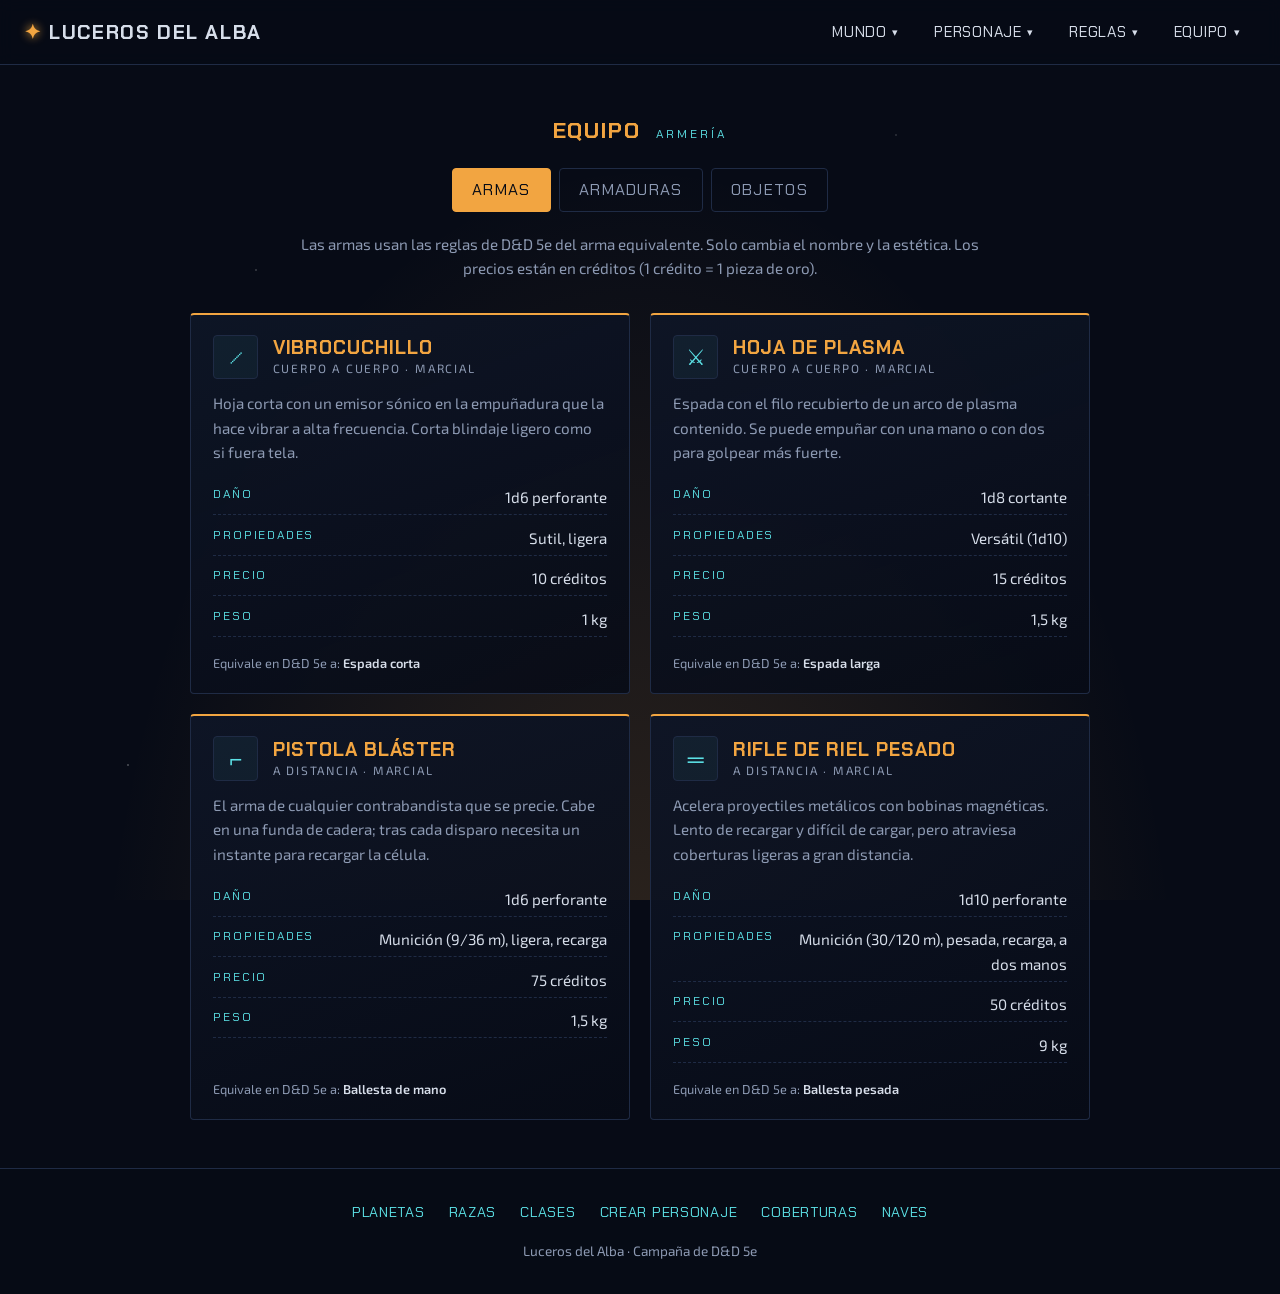
==== equipo/armas.html @ 4a0cb897 "Equipo: 4 armas, 4 armaduras y 4 objetos basados en D&D 5e Co-Authored-By: Claude Opus 5.5 <noreply@" ====
<!DOCTYPE html>
<html lang="es">
<head>
  <meta charset="UTF-8">
  <meta name="viewport" content="width=device-width, initial-scale=1">
  <title>Armas · Luceros del Alba</title>
  <link rel="preconnect" href="https://fonts.googleapis.com">
  <link rel="preconnect" href="https://fonts.gstatic.com" crossorigin>
  <link href="https://fonts.googleapis.com/css2?family=Chakra+Petch:wght@500;700&family=Exo+2:wght@400;600&display=swap" rel="stylesheet">
  <link rel="stylesheet" href="../css/estilo.css">
</head>
<body>
  <div id="cabecera"></div>

  <main class="contenido">
    <header class="titulo-pagina titulo-pagina--compacto">
      <h1>Equipo</h1>
      <span class="portada__etiqueta">Armería</span>
    </header>

    <nav class="pestanas">
      <a href="armas.html" class="activa" aria-current="page">Armas</a>
      <a href="armaduras.html">Armaduras</a>
      <a href="objetos.html">Objetos</a>
    </nav>

    <p class="intro-equipo">Las armas usan las reglas de D&amp;D 5e del arma equivalente. Solo cambia el nombre y la estética. Los precios están en créditos (1 crédito = 1 pieza de oro).</p>

    <!-- Para añadir un objeto, copia un <article class="objeto"> completo -->
    <section class="rejilla-objetos">
      <article class="objeto">
        <div class="objeto__cabecera">
          <span class="objeto__icono">⟋</span>
          <div>
            <h2>Vibrocuchillo</h2>
            <p class="objeto__tipo">Cuerpo a cuerpo · Marcial</p>
          </div>
        </div>
        <p class="objeto__desc">Hoja corta con un emisor sónico en la empuñadura que la hace vibrar a alta frecuencia. Corta blindaje ligero como si fuera tela.</p>
        <dl class="objeto__datos">
          <div><dt>Daño</dt><dd>1d6 perforante</dd></div>
          <div><dt>Propiedades</dt><dd>Sutil, ligera</dd></div>
          <div><dt>Precio</dt><dd>10 créditos</dd></div>
          <div><dt>Peso</dt><dd>1 kg</dd></div>
        </dl>
        <p class="objeto__equivale">Equivale en D&amp;D 5e a: <strong>Espada corta</strong></p>
      </article>
      <article class="objeto">
        <div class="objeto__cabecera">
          <span class="objeto__icono">⚔</span>
          <div>
            <h2>Hoja de plasma</h2>
            <p class="objeto__tipo">Cuerpo a cuerpo · Marcial</p>
          </div>
        </div>
        <p class="objeto__desc">Espada con el filo recubierto de un arco de plasma contenido. Se puede empuñar con una mano o con dos para golpear más fuerte.</p>
        <dl class="objeto__datos">
          <div><dt>Daño</dt><dd>1d8 cortante</dd></div>
          <div><dt>Propiedades</dt><dd>Versátil (1d10)</dd></div>
          <div><dt>Precio</dt><dd>15 créditos</dd></div>
          <div><dt>Peso</dt><dd>1,5 kg</dd></div>
        </dl>
        <p class="objeto__equivale">Equivale en D&amp;D 5e a: <strong>Espada larga</strong></p>
      </article>
      <article class="objeto">
        <div class="objeto__cabecera">
          <span class="objeto__icono">⌐</span>
          <div>
            <h2>Pistola bláster</h2>
            <p class="objeto__tipo">A distancia · Marcial</p>
          </div>
        </div>
        <p class="objeto__desc">El arma de cualquier contrabandista que se precie. Cabe en una funda de cadera; tras cada disparo necesita un instante para recargar la célula.</p>
        <dl class="objeto__datos">
          <div><dt>Daño</dt><dd>1d6 perforante</dd></div>
          <div><dt>Propiedades</dt><dd>Munición (9/36 m), ligera, recarga</dd></div>
          <div><dt>Precio</dt><dd>75 créditos</dd></div>
          <div><dt>Peso</dt><dd>1,5 kg</dd></div>
        </dl>
        <p class="objeto__equivale">Equivale en D&amp;D 5e a: <strong>Ballesta de mano</strong></p>
      </article>
      <article class="objeto">
        <div class="objeto__cabecera">
          <span class="objeto__icono">═</span>
          <div>
            <h2>Rifle de riel pesado</h2>
            <p class="objeto__tipo">A distancia · Marcial</p>
          </div>
        </div>
        <p class="objeto__desc">Acelera proyectiles metálicos con bobinas magnéticas. Lento de recargar y difícil de cargar, pero atraviesa coberturas ligeras a gran distancia.</p>
        <dl class="objeto__datos">
          <div><dt>Daño</dt><dd>1d10 perforante</dd></div>
          <div><dt>Propiedades</dt><dd>Munición (30/120 m), pesada, recarga, a dos manos</dd></div>
          <div><dt>Precio</dt><dd>50 créditos</dd></div>
          <div><dt>Peso</dt><dd>9 kg</dd></div>
        </dl>
        <p class="objeto__equivale">Equivale en D&amp;D 5e a: <strong>Ballesta pesada</strong></p>
      </article>
    </section>
  </main>

  <div id="pie"></div>

  <script src="../js/menu.js"></script>
</body>
</html>
---- css/estilo.css ----
/* =========================================================
   Luceros del Alba — Estilo común de la wiki
   Paleta: noche espacial con luz de amanecer (ámbar) y
   detalles holográficos (cian).
   ========================================================= */

:root {
  --fondo: #070b16;
  --fondo-panel: #0e1526;
  --borde: #1f2b45;
  --texto: #d7deea;
  --texto-suave: #8d9ab3;
  --ambar: #f2a541;
  --ambar-claro: #ffd08a;
  --cian: #5ce1e6;
  --fuente-titulos: "Chakra Petch", sans-serif;
  --fuente-texto: "Exo 2", sans-serif;
  --ancho-max: 1100px;
}

* { box-sizing: border-box; margin: 0; padding: 0; }

body {
  min-height: 100vh;
  display: flex;
  flex-direction: column;
  font-family: var(--fuente-texto);
  color: var(--texto);
  line-height: 1.6;
  background:
    radial-gradient(ellipse at 50% 120%, rgba(242, 165, 65, 0.18), transparent 60%),
    radial-gradient(1px 1px at 20% 30%, #fff8, transparent),
    radial-gradient(1px 1px at 70% 15%, #fff6, transparent),
    radial-gradient(1px 1px at 40% 70%, #fff5, transparent),
    radial-gradient(1px 1px at 85% 55%, #fff7, transparent),
    radial-gradient(1.5px 1.5px at 10% 85%, #fff6, transparent),
    radial-gradient(1px 1px at 60% 45%, #fff4, transparent),
    var(--fondo);
  background-attachment: fixed;
}

a { color: var(--cian); text-decoration: none; }
a:hover { color: var(--ambar-claro); }

/* ---------- Cabecera ---------- */
.cabecera {
  position: sticky;
  top: 0;
  z-index: 10;
  display: flex;
  align-items: center;
  justify-content: space-between;
  gap: 1rem;
  padding: 0.8rem 1.5rem;
  background: rgba(7, 11, 22, 0.85);
  backdrop-filter: blur(8px);
  border-bottom: 1px solid var(--borde);
}

.logo {
  font-family: var(--fuente-titulos);
  font-weight: 700;
  font-size: 1.25rem;
  letter-spacing: 0.08em;
  text-transform: uppercase;
  color: var(--texto);
}
.logo__estrella { color: var(--ambar); text-shadow: 0 0 10px var(--ambar); }

.menu { display: flex; gap: 0.25rem; list-style: none; }
.menu__item { position: relative; }

.menu__boton {
  display: flex;
  align-items: center;
  gap: 0.35rem;
  padding: 0.5rem 0.9rem;
  background: none;
  border: 1px solid transparent;
  border-radius: 4px;
  color: var(--texto);
  font-family: var(--fuente-titulos);
  font-size: 0.95rem;
  letter-spacing: 0.05em;
  text-transform: uppercase;
  cursor: pointer;
}
.menu__boton:hover,
.menu__item.abierto .menu__boton { border-color: var(--borde); color: var(--ambar); }
.menu__flecha { font-size: 0.7rem; transition: transform 0.2s; }
.menu__item.abierto .menu__flecha { transform: rotate(180deg); }

.desplegable {
  display: none;
  position: absolute;
  top: calc(100% + 0.4rem);
  left: 0;
  min-width: 190px;
  list-style: none;
  padding: 0.4rem;
  background: var(--fondo-panel);
  border: 1px solid var(--borde);
  border-top: 2px solid var(--ambar);
  border-radius: 4px;
  box-shadow: 0 10px 30px rgba(0, 0, 0, 0.5);
}
/* Puente invisible para que el ratón no "caiga" en el hueco */
.desplegable::before {
  content: "";
  position: absolute;
  top: -0.6rem;
  left: 0;
  right: 0;
  height: 0.6rem;
}
.desplegable a {
  display: block;
  padding: 0.5rem 0.75rem;
  border-radius: 3px;
  color: var(--texto);
}
.desplegable a:hover { background: rgba(92, 225, 230, 0.08); color: var(--cian); }

.menu__item.abierto .desplegable { display: block; }

/* En escritorio también se abren al pasar el ratón */
@media (hover: hover) and (min-width: 769px) {
  .menu__item:hover .desplegable { display: block; }
}

.hamburguesa {
  display: none;
  background: none;
  border: 1px solid var(--borde);
  border-radius: 4px;
  padding: 0.3rem 0.7rem;
  color: var(--texto);
  font-size: 1.3rem;
  cursor: pointer;
}

/* ---------- Contenido ---------- */
.contenido {
  flex: 1;
  width: 100%;
  max-width: var(--ancho-max);
  margin: 0 auto;
  padding: 3rem 1.5rem;
}

.portada { text-align: center; max-width: 720px; margin: 2rem auto 4rem; }
.portada__etiqueta {
  font-family: var(--fuente-titulos);
  font-size: 0.85rem;
  letter-spacing: 0.25em;
  text-transform: uppercase;
  color: var(--cian);
}
.portada__titulo {
  margin: 0.5rem 0 1.25rem;
  font-family: var(--fuente-titulos);
  font-size: clamp(2.4rem, 7vw, 4.2rem);
  line-height: 1.1;
  letter-spacing: 0.04em;
  text-transform: uppercase;
  background: linear-gradient(180deg, var(--ambar-claro), var(--ambar));
  -webkit-background-clip: text;
  background-clip: text;
  color: transparent;
  filter: drop-shadow(0 0 18px rgba(242, 165, 65, 0.35));
}
.portada__texto { color: var(--texto-suave); font-size: 1.1rem; }
.portada__botones {
  display: flex;
  flex-wrap: wrap;
  justify-content: center;
  gap: 0.8rem;
  margin-top: 2rem;
}

.boton {
  padding: 0.7rem 1.4rem;
  border: 1px solid var(--cian);
  border-radius: 4px;
  font-family: var(--fuente-titulos);
  letter-spacing: 0.06em;
  text-transform: uppercase;
  color: var(--cian);
}
.boton:hover { background: rgba(92, 225, 230, 0.1); color: var(--cian); }
.boton--primario { background: var(--ambar); border-color: var(--ambar); color: var(--fondo); }
.boton--primario:hover { background: var(--ambar-claro); color: var(--fondo); }

.tarjetas {
  display: grid;
  grid-template-columns: repeat(auto-fit, minmax(220px, 1fr));
  gap: 1.2rem;
}
.tarjeta {
  display: block;
  padding: 1.5rem;
  background: var(--fondo-panel);
  border: 1px solid var(--borde);
  border-radius: 6px;
  color: var(--texto);
  transition: border-color 0.2s, transform 0.2s;
}
.tarjeta:hover { border-color: var(--ambar); transform: translateY(-3px); color: var(--texto); }
.tarjeta__icono { font-size: 1.5rem; color: var(--ambar); }
.tarjeta h2 {
  margin: 0.5rem 0;
  font-family: var(--fuente-titulos);
  font-size: 1.2rem;
  letter-spacing: 0.05em;
  text-transform: uppercase;
}
.tarjeta p { color: var(--texto-suave); font-size: 0.95rem; }

/* ---------- Título de página interior ---------- */
.titulo-pagina { text-align: center; margin-bottom: 3rem; }
.titulo-pagina h1 {
  margin: 0.3rem 0 0.5rem;
  font-family: var(--fuente-titulos);
  font-size: clamp(2rem, 5vw, 3rem);
  letter-spacing: 0.06em;
  text-transform: uppercase;
  color: var(--ambar);
}
.titulo-pagina p:last-child { color: var(--texto-suave); }

/* Variante compacta: una sola línea, para páginas que deben verse enteras */
.titulo-pagina--compacto {
  display: flex;
  align-items: baseline;
  justify-content: center;
  gap: 1rem;
  margin-bottom: 1.25rem;
}
.titulo-pagina--compacto h1 { margin: 0; font-size: 1.4rem; }
.titulo-pagina--compacto .portada__etiqueta { font-size: 0.75rem; }

/* Contenido que ocupa justo la pantalla, centrado en vertical */
.contenido--ajustado {
  display: flex;
  flex-direction: column;
  justify-content: center;
  min-height: calc(100vh - 62px);
  padding-top: 1.25rem;
  padding-bottom: 1.25rem;
}

/* ---------- Planetas ---------- */
.planeta {
  display: grid;
  grid-template-columns: minmax(260px, 1fr) 1.2fr;
  align-items: center;
  gap: 3rem;
  margin-bottom: 5rem;
  scroll-margin-top: 5rem;
}

.planeta__imagen { display: flex; justify-content: center; }
.planeta__imagen img {
  width: 100%;
  max-width: 340px;
  max-height: 50vh;
  animation: flotar 8s ease-in-out infinite;
}
@keyframes flotar {
  0%, 100% { transform: translateY(0); }
  50% { transform: translateY(-10px); }
}

/* ---------- Carrusel ---------- */
.carrusel { position: relative; padding: 0 4.5rem; }
.carrusel .planeta { display: none; margin-bottom: 1rem; }
.carrusel .planeta.activo { display: grid; animation: entrar-der 0.45s ease; }
.carrusel .planeta.activo.desde-izq { animation-name: entrar-izq; }
@keyframes entrar-der { from { opacity: 0; transform: translateX(40px); } to { opacity: 1; transform: none; } }
@keyframes entrar-izq { from { opacity: 0; transform: translateX(-40px); } to { opacity: 1; transform: none; } }

.flecha {
  position: absolute;
  top: 50%;
  z-index: 2;
  width: 3.2rem;
  height: 3.2rem;
  transform: translateY(-50%);
  display: grid;
  place-items: center;
  background: rgba(14, 21, 38, 0.85);
  border: 1px solid var(--borde);
  border-radius: 50%;
  color: var(--ambar);
  font-size: 2rem;
  line-height: 1;
  cursor: pointer;
  transition: border-color 0.2s, box-shadow 0.2s, color 0.2s;
}
.flecha:hover { border-color: var(--ambar); color: var(--ambar-claro); box-shadow: 0 0 18px rgba(242, 165, 65, 0.35); }
.flecha--izq { left: 0; }
.flecha--der { right: 0; }

.carrusel__puntos { display: flex; justify-content: center; gap: 0.6rem; }
.carrusel__punto {
  width: 0.7rem;
  height: 0.7rem;
  padding: 0;
  border: 1px solid var(--texto-suave);
  border-radius: 50%;
  background: none;
  cursor: pointer;
}
.carrusel__punto.activo { background: var(--ambar); border-color: var(--ambar); box-shadow: 0 0 8px var(--ambar); }

/* Interfaz de datos tipo terminal holográfica */
.ficha {
  --color: var(--ambar);
  position: relative;
  padding: 1.25rem 1.5rem;
  background: linear-gradient(160deg, rgba(14, 21, 38, 0.95), rgba(7, 11, 22, 0.9));
  border: 1px solid var(--borde);
  border-left: 3px solid var(--color);
  border-radius: 4px;
  box-shadow: 0 0 40px rgba(0, 0, 0, 0.4);
  overflow: hidden;
}
.ficha--cian { --color: var(--cian); }

/* Líneas de escaneo sutiles */
.ficha::after {
  content: "";
  position: absolute;
  inset: 0;
  pointer-events: none;
  background: repeating-linear-gradient(0deg, rgba(255, 255, 255, 0.015) 0 1px, transparent 1px 3px);
}
/* Esquina recortada decorativa */
.ficha::before {
  content: "";
  position: absolute;
  top: 0;
  right: 0;
  width: 40px;
  height: 40px;
  border-top: 2px solid var(--color);
  border-right: 2px solid var(--color);
  opacity: 0.6;
}

.ficha__cabecera {
  display: flex;
  flex-wrap: wrap;
  align-items: baseline;
  gap: 0.4rem 1rem;
  padding-bottom: 0.6rem;
  margin-bottom: 0.75rem;
  border-bottom: 1px dashed var(--borde);
}
.ficha__codigo {
  font-family: var(--fuente-titulos);
  font-size: 0.8rem;
  letter-spacing: 0.2em;
  color: var(--texto-suave);
}
.ficha__cabecera h2 {
  flex: 1;
  font-family: var(--fuente-titulos);
  font-size: 1.5rem;
  letter-spacing: 0.06em;
  text-transform: uppercase;
  color: var(--color);
}
.ficha__estado { font-size: 0.8rem; color: #7be38f; }

.ficha__descripcion { color: var(--texto-suave); margin-bottom: 1rem; font-size: 0.95rem; }

.ficha__datos {
  display: grid;
  grid-template-columns: repeat(2, 1fr);
  gap: 0.5rem 1rem;
}
.ficha__datos div {
  padding: 0.35rem 0.7rem;
  background: rgba(255, 255, 255, 0.02);
  border: 1px solid var(--borde);
  border-radius: 3px;
}
.ficha__datos dt {
  font-family: var(--fuente-titulos);
  font-size: 0.75rem;
  letter-spacing: 0.15em;
  text-transform: uppercase;
  color: var(--color);
}
.ficha__datos dd { font-size: 1rem; }

.ficha__peligro {
  display: flex;
  align-items: center;
  gap: 1rem;
  margin-top: 1rem;
  font-family: var(--fuente-titulos);
  font-size: 0.8rem;
  letter-spacing: 0.15em;
  text-transform: uppercase;
  color: var(--texto-suave);
}
.barra {
  flex: 1;
  height: 8px;
  background: var(--borde);
  border-radius: 4px;
  overflow: hidden;
}
.barra__relleno {
  height: 100%;
  background: linear-gradient(90deg, #7be38f, var(--ambar), #e5484d);
  background-size: 300px 100%;
}

/* ---------- Equipo ---------- */
.pestanas {
  display: flex;
  justify-content: center;
  gap: 0.5rem;
  margin-bottom: 1.25rem;
}
.pestanas a {
  padding: 0.5rem 1.2rem;
  border: 1px solid var(--borde);
  border-radius: 4px;
  font-family: var(--fuente-titulos);
  letter-spacing: 0.08em;
  text-transform: uppercase;
  color: var(--texto-suave);
}
.pestanas a:hover { color: var(--cian); border-color: var(--cian); }
.pestanas a.activa { color: var(--fondo); background: var(--ambar); border-color: var(--ambar); }

.intro-equipo {
  max-width: 680px;
  margin: 0 auto 2rem;
  text-align: center;
  color: var(--texto-suave);
  font-size: 0.95rem;
}

.rejilla-objetos {
  display: grid;
  grid-template-columns: repeat(2, 1fr);
  gap: 1.25rem;
  max-width: 900px;
  margin: 0 auto;
}

.objeto {
  display: flex;
  flex-direction: column;
  padding: 1.25rem 1.4rem;
  background: linear-gradient(160deg, rgba(14, 21, 38, 0.95), rgba(7, 11, 22, 0.9));
  border: 1px solid var(--borde);
  border-top: 2px solid var(--ambar);
  border-radius: 4px;
  transition: border-color 0.2s, transform 0.2s;
}
.objeto:hover { border-color: var(--ambar); transform: translateY(-2px); }

.objeto__cabecera { display: flex; align-items: center; gap: 0.9rem; margin-bottom: 0.75rem; }
.objeto__icono {
  display: grid;
  place-items: center;
  flex-shrink: 0;
  width: 2.8rem;
  height: 2.8rem;
  border: 1px solid var(--borde);
  border-radius: 4px;
  font-size: 1.4rem;
  color: var(--cian);
  background: rgba(92, 225, 230, 0.05);
}
.objeto h2 {
  font-family: var(--fuente-titulos);
  font-size: 1.2rem;
  letter-spacing: 0.05em;
  text-transform: uppercase;
  color: var(--ambar);
  line-height: 1.2;
}
.objeto__tipo {
  font-size: 0.75rem;
  letter-spacing: 0.15em;
  text-transform: uppercase;
  color: var(--texto-suave);
}
.objeto__desc { color: var(--texto-suave); font-size: 0.95rem; margin-bottom: 1rem; }

.objeto__datos { display: grid; gap: 0.35rem; margin-bottom: 1rem; }
.objeto__datos div {
  display: flex;
  justify-content: space-between;
  gap: 1rem;
  padding: 0.3rem 0;
  border-bottom: 1px dashed var(--borde);
}
.objeto__datos dt {
  flex-shrink: 0;
  font-family: var(--fuente-titulos);
  font-size: 0.75rem;
  letter-spacing: 0.15em;
  text-transform: uppercase;
  color: var(--cian);
}
.objeto__datos dd { text-align: right; font-size: 0.95rem; }

.objeto__equivale {
  margin-top: auto;
  font-size: 0.8rem;
  color: var(--texto-suave);
}
.objeto__equivale strong { color: var(--texto); font-weight: 600; }

/* ---------- Pie ---------- */
.pie {
  padding: 2rem 1.5rem;
  border-top: 1px solid var(--borde);
  background: rgba(7, 11, 22, 0.85);
  text-align: center;
}
.pie__enlaces {
  display: flex;
  flex-wrap: wrap;
  justify-content: center;
  gap: 0.5rem 1.5rem;
  margin-bottom: 1rem;
}
.pie__enlaces a {
  font-family: var(--fuente-titulos);
  font-size: 0.9rem;
  letter-spacing: 0.05em;
  text-transform: uppercase;
}
.pie__texto { color: var(--texto-suave); font-size: 0.85rem; }

/* ---------- Móvil ---------- */
@media (max-width: 768px) {
  .hamburguesa { display: block; }
  .cabecera { flex-wrap: wrap; }
  .cabecera nav { width: 100%; }
  .menu { display: none; flex-direction: column; padding-top: 0.5rem; }
  .menu.visible { display: flex; }
  .menu__boton { width: 100%; justify-content: space-between; }
  .desplegable {
    position: static;
    margin: 0.25rem 0 0.5rem;
    box-shadow: none;
  }
  .contenido { padding: 2rem 1rem; }
  .rejilla-objetos { grid-template-columns: 1fr; }
  .pestanas { gap: 0.35rem; }
  .pestanas a { padding: 0.45rem 0.7rem; font-size: 0.85rem; letter-spacing: 0.04em; }
  .planeta { grid-template-columns: 1fr; gap: 0.75rem; margin-bottom: 3.5rem; }
  .planeta__imagen img { max-width: 150px; }
  .ficha { padding: 1rem; }
  .ficha__descripcion { font-size: 0.9rem; margin-bottom: 0.75rem; }
  .ficha__datos dd { font-size: 0.9rem; }
  .ficha__peligro { margin-top: 0.75rem; }
  .contenido--ajustado { padding-top: 0.75rem; min-height: 0; }
  .titulo-pagina--compacto { margin-bottom: 0.5rem; }
  .ficha__datos { gap: 0.6rem; }
  .carrusel { padding: 0; }
  /* En móvil las flechas quedan a los lados de la imagen del planeta */
  .flecha { top: 75px; width: 2.6rem; height: 2.6rem; font-size: 1.6rem; }
}
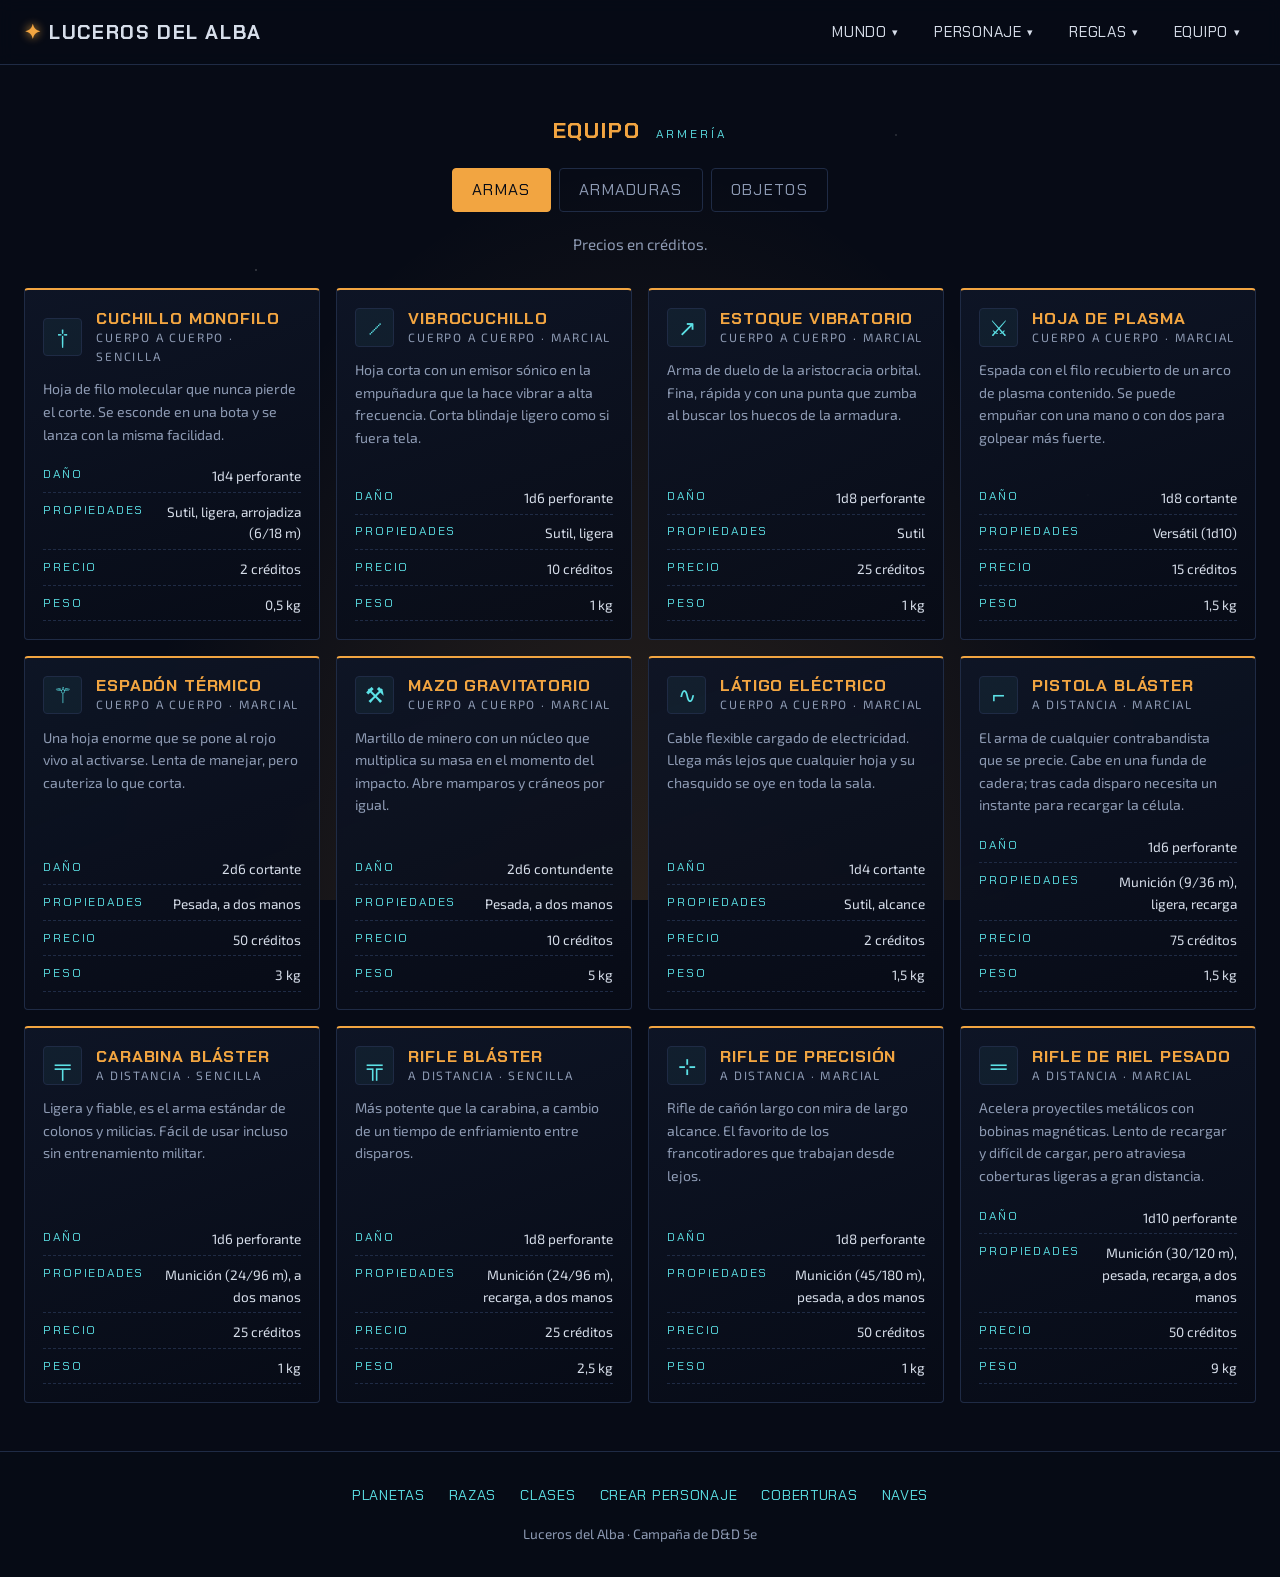
==== commit 1b499501: "Equipo: 12 armas, armaduras y objetos en filas de 4, sin línea de equivalencia Co-Authored-By: Claud" ====
--- a/equipo/armas.html
+++ b/equipo/armas.html
@@ -12,7 +12,7 @@
 <body>
   <div id="cabecera"></div>
 
-  <main class="contenido">
+  <main class="contenido contenido--ancho">
     <header class="titulo-pagina titulo-pagina--compacto">
       <h1>Equipo</h1>
       <span class="portada__etiqueta">Armería</span>
@@ -24,10 +24,26 @@
       <a href="objetos.html">Objetos</a>
     </nav>
 
-    <p class="intro-equipo">Las armas usan las reglas de D&amp;D 5e del arma equivalente. Solo cambia el nombre y la estética. Los precios están en créditos (1 crédito = 1 pieza de oro).</p>
+    <p class="intro-equipo">Precios en créditos.</p>
 
     <!-- Para añadir un objeto, copia un <article class="objeto"> completo -->
     <section class="rejilla-objetos">
+      <article class="objeto">
+        <div class="objeto__cabecera">
+          <span class="objeto__icono">†</span>
+          <div>
+            <h2>Cuchillo monofilo</h2>
+            <p class="objeto__tipo">Cuerpo a cuerpo · Sencilla</p>
+          </div>
+        </div>
+        <p class="objeto__desc">Hoja de filo molecular que nunca pierde el corte. Se esconde en una bota y se lanza con la misma facilidad.</p>
+        <dl class="objeto__datos">
+          <div><dt>Daño</dt><dd>1d4 perforante</dd></div>
+          <div><dt>Propiedades</dt><dd>Sutil, ligera, arrojadiza (6/18 m)</dd></div>
+          <div><dt>Precio</dt><dd>2 créditos</dd></div>
+          <div><dt>Peso</dt><dd>0,5 kg</dd></div>
+        </dl>
+      </article>
       <article class="objeto">
         <div class="objeto__cabecera">
           <span class="objeto__icono">⟋</span>
@@ -43,7 +59,22 @@
           <div><dt>Precio</dt><dd>10 créditos</dd></div>
           <div><dt>Peso</dt><dd>1 kg</dd></div>
         </dl>
-        <p class="objeto__equivale">Equivale en D&amp;D 5e a: <strong>Espada corta</strong></p>
+      </article>
+      <article class="objeto">
+        <div class="objeto__cabecera">
+          <span class="objeto__icono">↗</span>
+          <div>
+            <h2>Estoque vibratorio</h2>
+            <p class="objeto__tipo">Cuerpo a cuerpo · Marcial</p>
+          </div>
+        </div>
+        <p class="objeto__desc">Arma de duelo de la aristocracia orbital. Fina, rápida y con una punta que zumba al buscar los huecos de la armadura.</p>
+        <dl class="objeto__datos">
+          <div><dt>Daño</dt><dd>1d8 perforante</dd></div>
+          <div><dt>Propiedades</dt><dd>Sutil</dd></div>
+          <div><dt>Precio</dt><dd>25 créditos</dd></div>
+          <div><dt>Peso</dt><dd>1 kg</dd></div>
+        </dl>
       </article>
       <article class="objeto">
         <div class="objeto__cabecera">
@@ -60,7 +91,54 @@
           <div><dt>Precio</dt><dd>15 créditos</dd></div>
           <div><dt>Peso</dt><dd>1,5 kg</dd></div>
         </dl>
-        <p class="objeto__equivale">Equivale en D&amp;D 5e a: <strong>Espada larga</strong></p>
+      </article>
+      <article class="objeto">
+        <div class="objeto__cabecera">
+          <span class="objeto__icono">⚚</span>
+          <div>
+            <h2>Espadón térmico</h2>
+            <p class="objeto__tipo">Cuerpo a cuerpo · Marcial</p>
+          </div>
+        </div>
+        <p class="objeto__desc">Una hoja enorme que se pone al rojo vivo al activarse. Lenta de manejar, pero cauteriza lo que corta.</p>
+        <dl class="objeto__datos">
+          <div><dt>Daño</dt><dd>2d6 cortante</dd></div>
+          <div><dt>Propiedades</dt><dd>Pesada, a dos manos</dd></div>
+          <div><dt>Precio</dt><dd>50 créditos</dd></div>
+          <div><dt>Peso</dt><dd>3 kg</dd></div>
+        </dl>
+      </article>
+      <article class="objeto">
+        <div class="objeto__cabecera">
+          <span class="objeto__icono">⚒</span>
+          <div>
+            <h2>Mazo gravitatorio</h2>
+            <p class="objeto__tipo">Cuerpo a cuerpo · Marcial</p>
+          </div>
+        </div>
+        <p class="objeto__desc">Martillo de minero con un núcleo que multiplica su masa en el momento del impacto. Abre mamparos y cráneos por igual.</p>
+        <dl class="objeto__datos">
+          <div><dt>Daño</dt><dd>2d6 contundente</dd></div>
+          <div><dt>Propiedades</dt><dd>Pesada, a dos manos</dd></div>
+          <div><dt>Precio</dt><dd>10 créditos</dd></div>
+          <div><dt>Peso</dt><dd>5 kg</dd></div>
+        </dl>
+      </article>
+      <article class="objeto">
+        <div class="objeto__cabecera">
+          <span class="objeto__icono">∿</span>
+          <div>
+            <h2>Látigo eléctrico</h2>
+            <p class="objeto__tipo">Cuerpo a cuerpo · Marcial</p>
+          </div>
+        </div>
+        <p class="objeto__desc">Cable flexible cargado de electricidad. Llega más lejos que cualquier hoja y su chasquido se oye en toda la sala.</p>
+        <dl class="objeto__datos">
+          <div><dt>Daño</dt><dd>1d4 cortante</dd></div>
+          <div><dt>Propiedades</dt><dd>Sutil, alcance</dd></div>
+          <div><dt>Precio</dt><dd>2 créditos</dd></div>
+          <div><dt>Peso</dt><dd>1,5 kg</dd></div>
+        </dl>
       </article>
       <article class="objeto">
         <div class="objeto__cabecera">
@@ -77,7 +155,54 @@
           <div><dt>Precio</dt><dd>75 créditos</dd></div>
           <div><dt>Peso</dt><dd>1,5 kg</dd></div>
         </dl>
-        <p class="objeto__equivale">Equivale en D&amp;D 5e a: <strong>Ballesta de mano</strong></p>
+      </article>
+      <article class="objeto">
+        <div class="objeto__cabecera">
+          <span class="objeto__icono">╤</span>
+          <div>
+            <h2>Carabina bláster</h2>
+            <p class="objeto__tipo">A distancia · Sencilla</p>
+          </div>
+        </div>
+        <p class="objeto__desc">Ligera y fiable, es el arma estándar de colonos y milicias. Fácil de usar incluso sin entrenamiento militar.</p>
+        <dl class="objeto__datos">
+          <div><dt>Daño</dt><dd>1d6 perforante</dd></div>
+          <div><dt>Propiedades</dt><dd>Munición (24/96 m), a dos manos</dd></div>
+          <div><dt>Precio</dt><dd>25 créditos</dd></div>
+          <div><dt>Peso</dt><dd>1 kg</dd></div>
+        </dl>
+      </article>
+      <article class="objeto">
+        <div class="objeto__cabecera">
+          <span class="objeto__icono">╦</span>
+          <div>
+            <h2>Rifle bláster</h2>
+            <p class="objeto__tipo">A distancia · Sencilla</p>
+          </div>
+        </div>
+        <p class="objeto__desc">Más potente que la carabina, a cambio de un tiempo de enfriamiento entre disparos.</p>
+        <dl class="objeto__datos">
+          <div><dt>Daño</dt><dd>1d8 perforante</dd></div>
+          <div><dt>Propiedades</dt><dd>Munición (24/96 m), recarga, a dos manos</dd></div>
+          <div><dt>Precio</dt><dd>25 créditos</dd></div>
+          <div><dt>Peso</dt><dd>2,5 kg</dd></div>
+        </dl>
+      </article>
+      <article class="objeto">
+        <div class="objeto__cabecera">
+          <span class="objeto__icono">⊹</span>
+          <div>
+            <h2>Rifle de precisión</h2>
+            <p class="objeto__tipo">A distancia · Marcial</p>
+          </div>
+        </div>
+        <p class="objeto__desc">Rifle de cañón largo con mira de largo alcance. El favorito de los francotiradores que trabajan desde lejos.</p>
+        <dl class="objeto__datos">
+          <div><dt>Daño</dt><dd>1d8 perforante</dd></div>
+          <div><dt>Propiedades</dt><dd>Munición (45/180 m), pesada, a dos manos</dd></div>
+          <div><dt>Precio</dt><dd>50 créditos</dd></div>
+          <div><dt>Peso</dt><dd>1 kg</dd></div>
+        </dl>
       </article>
       <article class="objeto">
         <div class="objeto__cabecera">
@@ -94,7 +219,6 @@
           <div><dt>Precio</dt><dd>50 créditos</dd></div>
           <div><dt>Peso</dt><dd>9 kg</dd></div>
         </dl>
-        <p class="objeto__equivale">Equivale en D&amp;D 5e a: <strong>Ballesta pesada</strong></p>
       </article>
     </section>
   </main>
--- a/css/estilo.css
+++ b/css/estilo.css
@@ -448,16 +448,17 @@
 
 .rejilla-objetos {
   display: grid;
-  grid-template-columns: repeat(2, 1fr);
-  gap: 1.25rem;
-  max-width: 900px;
-  margin: 0 auto;
-}
+  grid-template-columns: repeat(4, 1fr);
+  gap: 1rem;
+}
+.contenido--ancho { max-width: 1320px; }
+@media (max-width: 1150px) { .rejilla-objetos { grid-template-columns: repeat(3, 1fr); } }
+@media (max-width: 900px)  { .rejilla-objetos { grid-template-columns: repeat(2, 1fr); } }
 
 .objeto {
   display: flex;
   flex-direction: column;
-  padding: 1.25rem 1.4rem;
+  padding: 1.1rem 1.15rem;
   background: linear-gradient(160deg, rgba(14, 21, 38, 0.95), rgba(7, 11, 22, 0.9));
   border: 1px solid var(--borde);
   border-top: 2px solid var(--ambar);
@@ -471,8 +472,8 @@
   display: grid;
   place-items: center;
   flex-shrink: 0;
-  width: 2.8rem;
-  height: 2.8rem;
+  width: 2.4rem;
+  height: 2.4rem;
   border: 1px solid var(--borde);
   border-radius: 4px;
   font-size: 1.4rem;
@@ -481,7 +482,7 @@
 }
 .objeto h2 {
   font-family: var(--fuente-titulos);
-  font-size: 1.2rem;
+  font-size: 1.05rem;
   letter-spacing: 0.05em;
   text-transform: uppercase;
   color: var(--ambar);
@@ -493,9 +494,9 @@
   text-transform: uppercase;
   color: var(--texto-suave);
 }
-.objeto__desc { color: var(--texto-suave); font-size: 0.95rem; margin-bottom: 1rem; }
-
-.objeto__datos { display: grid; gap: 0.35rem; margin-bottom: 1rem; }
+.objeto__desc { color: var(--texto-suave); font-size: 0.88rem; margin-bottom: 0.9rem; }
+
+.objeto__datos { display: grid; gap: 0.2rem; margin-top: auto; }
 .objeto__datos div {
   display: flex;
   justify-content: space-between;
@@ -511,14 +512,7 @@
   text-transform: uppercase;
   color: var(--cian);
 }
-.objeto__datos dd { text-align: right; font-size: 0.95rem; }
-
-.objeto__equivale {
-  margin-top: auto;
-  font-size: 0.8rem;
-  color: var(--texto-suave);
-}
-.objeto__equivale strong { color: var(--texto); font-weight: 600; }
+.objeto__datos dd { text-align: right; font-size: 0.85rem; }
 
 /* ---------- Pie ---------- */
 .pie {
